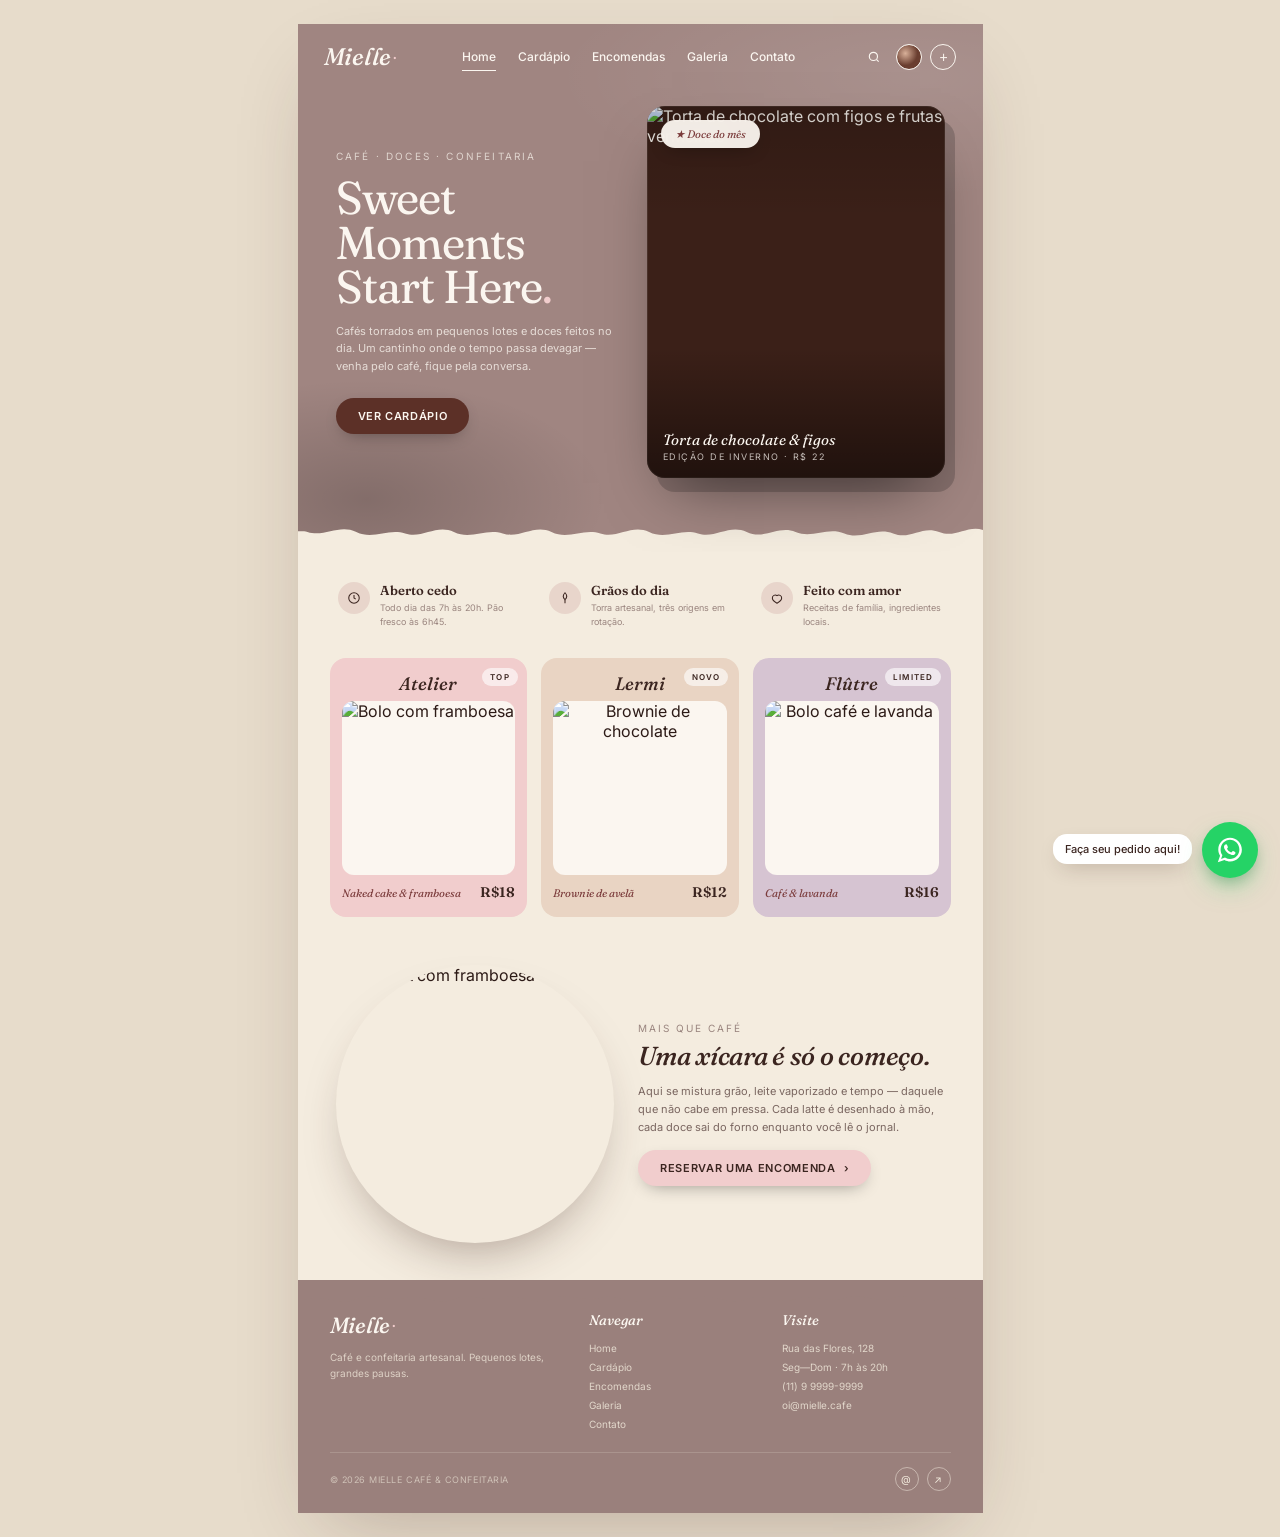
==== index.html @ 672ad74d "Initial commit: Site Doceria Doce" ====
<!doctype html>
<html lang="pt-br">
<head>
<meta charset="utf-8" />
<title>Mielle — Sweet moments start here</title>
<meta name="viewport" content="width=device-width,initial-scale=1" />
<link rel="stylesheet" href="shared.css" />
</head>
<body>

<div class="page" data-screen-label="01 Home">

  <nav class="site-nav">
    <a class="brand" href="index.html">Mielle<span class="accent">.</span></a>
    <ul class="nav-links">
      <li><a href="index.html">Home</a></li>
      <li><a href="cardapio.html">Cardápio</a></li>
      <li><a href="encomendas.html">Encomendas</a></li>
      <li><a href="galeria.html">Galeria</a></li>
      <li><a href="contato.html">Contato</a></li>
    </ul>
    <div class="nav-tools">
      <button class="icon-btn" aria-label="search">
        <svg width="14" height="14" viewBox="0 0 24 24" fill="none" stroke="currentColor" stroke-width="2"><circle cx="11" cy="11" r="7"/><path d="m20 20-3.5-3.5"/></svg>
      </button>
      <div class="avatar"></div>
      <button class="plus" aria-label="add">+</button>
    </div>
  </nav>

  <!-- HERO -->
  <section class="hero" style="position:relative;background:var(--hero-bg);color:#fbf6f0;padding:78px 38px 70px;overflow:hidden;">
    <div style="position:absolute;inset:0;pointer-events:none;background:radial-gradient(600px 200px at 90% 10%, rgba(255,255,255,.10), transparent 60%),radial-gradient(400px 200px at 10% 90%, rgba(0,0,0,.18), transparent 60%);"></div>

    <div style="position:relative;z-index:2;display:grid;grid-template-columns:1fr 1fr;gap:14px;align-items:center;min-height:380px">
      <div>
        <p style="font-size:10px;letter-spacing:.22em;text-transform:uppercase;color:rgba(251,246,240,.7);margin:0 0 14px">Café · Doces · Confeitaria</p>
        <h1 style="font-family:Fraunces,serif;font-weight:400;font-size:46px;line-height:.96;letter-spacing:-.02em;margin:6px 0 14px;color:#fbf6f0;font-variation-settings:'SOFT' 30;">Sweet Moments<br/>Start Here<span style="color:#f1cdcd">.</span></h1>
        <p style="font-size:11px;line-height:1.6;color:rgba(251,246,240,.78);max-width:280px;margin:0 0 22px">Cafés torrados em pequenos lotes e doces feitos no dia. Um cantinho onde o tempo passa devagar — venha pelo café, fique pela conversa.</p>
        <a class="cta" href="cardapio.html">Ver cardápio</a>
      </div>

      <div style="position:relative;justify-self:end;width:100%;max-width:330px;aspect-ratio:4/5">
        <!-- decorative back layer for depth -->
        <div style="position:absolute;inset:14px -10px -14px 10px;border-radius:18px;background:rgba(0,0,0,.18);"></div>
        <!-- main photo -->
        <div style="position:relative;width:100%;height:100%;border-radius:18px;overflow:hidden;background:#3b2018;box-shadow:0 30px 60px -25px rgba(0,0,0,.55), 0 0 0 1px rgba(255,255,255,.08) inset">
          <img src="https://images.unsplash.com/photo-1626803775151-61d756612f97?w=900&h=1100&fit=crop&auto=format" alt="Torta de chocolate com figos e frutas vermelhas" style="width:100%;height:100%;object-fit:cover;object-position:center 35%" />
          <!-- subtle vignette so caption reads -->
          <div style="position:absolute;inset:0;background:linear-gradient(to top, rgba(0,0,0,.45) 0%, transparent 35%, transparent 70%, rgba(0,0,0,.18) 100%);pointer-events:none"></div>
          <!-- badge -->
          <div style="position:absolute;top:14px;left:14px;background:rgba(251,246,240,.95);backdrop-filter:blur(8px);padding:7px 14px;border-radius:999px;font-family:Fraunces,serif;font-style:italic;font-size:11px;color:var(--berry);box-shadow:0 6px 18px -6px rgba(0,0,0,.3)">★ Doce do mês</div>
          <!-- caption -->
          <div style="position:absolute;bottom:16px;left:16px;right:16px;color:#fbf6f0">
            <p style="font-family:Fraunces,serif;font-style:italic;font-size:15px;margin:0 0 2px;line-height:1.1">Torta de chocolate &amp; figos</p>
            <p style="font-size:9px;letter-spacing:.16em;text-transform:uppercase;color:rgba(251,246,240,.75);margin:0">Edição de inverno · R$ 22</p>
          </div>
        </div>
      </div>
    </div>

    <div class="tear-bottom"></div>
  </section>

  <!-- FEATURES -->
  <section style="display:flex;gap:30px;padding:30px 40px 8px">
    <div style="display:flex;gap:10px;align-items:flex-start;flex:1">
      <div style="width:32px;height:32px;border-radius:50%;background:#e8d5cb;display:grid;place-items:center;flex:0 0 32px;color:var(--ink-dark)">
        <svg width="14" height="14" viewBox="0 0 24 24" fill="none" stroke="currentColor" stroke-width="1.8"><circle cx="12" cy="12" r="9"/><path d="M12 7v5l3 2"/></svg>
      </div>
      <div>
        <h4 style="font-family:Fraunces,serif;font-weight:600;margin:0 0 3px;font-size:13px;color:var(--ink-dark)">Aberto cedo</h4>
        <p style="margin:0;font-size:9px;color:var(--muted);line-height:1.5">Todo dia das 7h às 20h. Pão fresco às 6h45.</p>
      </div>
    </div>
    <div style="display:flex;gap:10px;align-items:flex-start;flex:1">
      <div style="width:32px;height:32px;border-radius:50%;background:#e8d5cb;display:grid;place-items:center;flex:0 0 32px;color:var(--ink-dark)">
        <svg width="14" height="14" viewBox="0 0 24 24" fill="none" stroke="currentColor" stroke-width="1.8"><path d="M12 3c4 4 4 8 0 12-4-4-4-8 0-12z"/><path d="M12 15v6"/></svg>
      </div>
      <div>
        <h4 style="font-family:Fraunces,serif;font-weight:600;margin:0 0 3px;font-size:13px;color:var(--ink-dark)">Grãos do dia</h4>
        <p style="margin:0;font-size:9px;color:var(--muted);line-height:1.5">Torra artesanal, três origens em rotação.</p>
      </div>
    </div>
    <div style="display:flex;gap:10px;align-items:flex-start;flex:1">
      <div style="width:32px;height:32px;border-radius:50%;background:#e8d5cb;display:grid;place-items:center;flex:0 0 32px;color:var(--ink-dark)">
        <svg width="14" height="14" viewBox="0 0 24 24" fill="none" stroke="currentColor" stroke-width="1.8"><path d="M20 12c0 4.5-8 9-8 9s-8-4.5-8-9a5 5 0 0 1 8-4 5 5 0 0 1 8 4z"/></svg>
      </div>
      <div>
        <h4 style="font-family:Fraunces,serif;font-weight:600;margin:0 0 3px;font-size:13px;color:var(--ink-dark)">Feito com amor</h4>
        <p style="margin:0;font-size:9px;color:var(--muted);line-height:1.5">Receitas de família, ingredientes locais.</p>
      </div>
    </div>
  </section>

  <!-- PRODUCT CARDS -->
  <section style="display:grid;grid-template-columns:repeat(3,1fr);gap:14px;padding:22px 32px 12px">
    <a href="cardapio.html" style="text-decoration:none;display:block;min-width:0">
      <article class="product-card pink">
        <span class="tag">Top</span>
        <h3>Atelier</h3>
        <div class="photo">
          <img src="https://images.unsplash.com/photo-1565958011703-44f9829ba187?w=600&auto=format&fit=crop" alt="Bolo com framboesa" />
        </div>
        <div class="meta"><span class="name">Naked cake & framboesa</span><span class="price">R$18</span></div>
      </article>
    </a>
    <a href="cardapio.html" style="text-decoration:none;display:block;min-width:0">
      <article class="product-card peach">
        <span class="tag">Novo</span>
        <h3>Lermi</h3>
        <div class="photo">
          <img src="https://images.unsplash.com/photo-1606313564200-e75d5e30476c?w=600&auto=format&fit=crop" alt="Brownie de chocolate" />
        </div>
        <div class="meta"><span class="name">Brownie de avelã</span><span class="price">R$12</span></div>
      </article>
    </a>
    <a href="cardapio.html" style="text-decoration:none;display:block;min-width:0">
      <article class="product-card lilac">
        <span class="tag">Limited</span>
        <h3>Flûtre</h3>
        <div class="photo">
          <img src="https://images.unsplash.com/photo-1571115177098-24ec42ed204d?w=600&auto=format&fit=crop" alt="Bolo café e lavanda" />
        </div>
        <div class="meta"><span class="name">Café & lavanda</span><span class="price">R$16</span></div>
      </article>
    </a>
  </section>

  <!-- ABOUT / LATTE -->
  <section style="display:grid;grid-template-columns:1fr 1.1fr;gap:24px;align-items:center;padding:36px 38px 30px">
    <div style="aspect-ratio:1/1;border-radius:50%;overflow:hidden;box-shadow:0 24px 50px -20px rgba(60,32,26,.4);min-width:0;width:100%">
      <img src="https://images.unsplash.com/photo-1495474472287-4d71bcdd2085?w=600&auto=format&fit=crop" alt="Latte art com framboesa" style="width:100%;height:100%;object-fit:cover" />
    </div>
    <div>
      <p style="font-size:10px;letter-spacing:.2em;text-transform:uppercase;color:var(--muted);margin:0 0 6px">Mais que café</p>
      <h2 style="font-family:Fraunces,serif;font-weight:500;font-style:italic;font-size:26px;margin:0 0 10px;color:var(--ink-dark);letter-spacing:-.01em">Uma xícara é só o começo.</h2>
      <p style="color:var(--muted-2);font-size:11px;line-height:1.65;margin:0 0 14px">Aqui se mistura grão, leite vaporizado e tempo — daquele que não cabe em pressa. Cada latte é desenhado à mão, cada doce sai do forno enquanto você lê o jornal.</p>
      <a class="cta light" href="encomendas.html">Reservar uma encomenda <span>›</span></a>
    </div>
  </section>

  <!-- FOOTER -->
  <footer class="site-footer">
    <div class="tear-top"></div>
    <div class="foot-grid">
      <div>
        <a class="brand" href="index.html" style="font-size:22px">Mielle<span class="accent">.</span></a>
        <p style="margin-top:10px">Café e confeitaria artesanal. Pequenos lotes, grandes pausas.</p>
      </div>
      <div>
        <h5>Navegar</h5>
        <ul>
          <li><a href="index.html">Home</a></li>
          <li><a href="cardapio.html">Cardápio</a></li>
          <li><a href="encomendas.html">Encomendas</a></li>
          <li><a href="galeria.html">Galeria</a></li>
          <li><a href="contato.html">Contato</a></li>
        </ul>
      </div>
      <div>
        <h5>Visite</h5>
        <ul>
          <li>Rua das Flores, 128</li>
          <li>Seg—Dom · 7h às 20h</li>
          <li>(11) 9 9999-9999</li>
          <li>oi@mielle.cafe</li>
        </ul>
      </div>
    </div>
    <div class="foot-bottom">
      <span>© 2026 Mielle Café & Confeitaria</span>
      <div class="foot-social">
        <a href="#" aria-label="Instagram">@</a>
        <a href="#" aria-label="External">↗</a>
      </div>
    </div>
  </footer>
</div>

<script src="shared.js"></script>
</body>
</html>
---- shared.css ----
/* Mielle — shared styles across all pages */
@import url('https://fonts.googleapis.com/css2?family=Fraunces:opsz,wght,SOFT,WONK@9..144,300..900,0..100,0..1&family=Inter:wght@300;400;500;600;700&display=swap');

:root{
  --hero-bg:#a08581;
  --hero-bg-dark:#8a6c66;
  --page-bg:#f4ecdf;
  --page-warm:#efe4d2;
  --ink-dark:#3b2520;
  --ink:#2c1a16;
  --muted:#9a857f;
  --muted-2:#7a6660;
  --berry:#7a3a3a;
  --btn:#5c3027;
  --card-pink:#f1cdcd;
  --card-peach:#e9d4c3;
  --card-lilac:#d6c4d2;
  --card-sage:#cdd6c4;
  --footer:#9a807c;
  --line:rgba(60,32,26,.12);
  --whats:#25d366;
}
*{box-sizing:border-box}
html,body{margin:0;padding:0}
body{
  font-family:"Inter",system-ui,sans-serif;
  color:var(--ink);
  background:#e7dccb;
  -webkit-font-smoothing:antialiased;
  text-rendering:optimizeLegibility;
}
::selection{background:#7a3a3a;color:#fbf6f0}
img{max-width:100%;display:block}
a{color:inherit}

.page{
  width:685px;
  margin:24px auto;
  background:var(--page-bg);
  box-shadow:0 30px 80px -30px rgba(60,32,26,.3);
  overflow:hidden;
  position:relative;
}

/* ---------------- NAV ---------------- */
nav.site-nav{
  position:absolute;top:0;left:0;right:0;z-index:5;
  display:flex;align-items:center;justify-content:space-between;
  padding:18px 26px;
}
nav.site-nav.solid{
  position:relative;
  background:var(--hero-bg);
  padding-bottom:24px;
}
.brand{
  font-family:"Fraunces",serif;
  font-weight:500;font-style:italic;
  font-size:24px;color:#fbf6f0;letter-spacing:-.01em;
  text-decoration:none;display:inline-flex;align-items:baseline;gap:2px;
}
.brand .accent{color:#f1cdcd;font-style:normal;font-size:14px;transform:translateY(-6px)}
.nav-links{display:flex;gap:22px;list-style:none;margin:0;padding:0;font-size:12px;color:#fbf6f0;font-weight:500}
.nav-links a{color:inherit;text-decoration:none;position:relative;padding:4px 0}
.nav-links a.active::after,.nav-links a:hover::after{
  content:"";position:absolute;left:0;right:0;bottom:-3px;height:1.5px;background:#fbf6f0;
}
.nav-tools{display:flex;gap:8px;align-items:center}
.icon-btn{
  width:28px;height:28px;border-radius:50%;
  background:transparent;border:none;
  display:grid;place-items:center;cursor:pointer;color:#fbf6f0;
}
.avatar{
  width:26px;height:26px;border-radius:50%;
  background:url("data:image/svg+xml;utf8,<svg xmlns='http://www.w3.org/2000/svg' viewBox='0 0 40 40'><defs><radialGradient id='g' cx='35%25' cy='35%25'><stop offset='0' stop-color='%23d8b099'/><stop offset='1' stop-color='%236a3e30'/></radialGradient></defs><circle cx='20' cy='20' r='20' fill='url(%23g)'/></svg>") center/cover;
  border:1.5px solid #fbf6f0;
}
.plus{
  width:26px;height:26px;border-radius:50%;
  border:1.5px solid #fbf6f0;background:transparent;color:#fbf6f0;
  cursor:pointer;display:grid;place-items:center;font-size:14px;font-weight:300;line-height:1;padding:0;
}

/* ---------------- HERO BANNER (small for inner pages) ---------------- */
.banner{
  position:relative;background:var(--hero-bg);color:#fbf6f0;
  padding:78px 38px 60px;overflow:hidden;
}
.banner::before{
  content:"";position:absolute;inset:0;pointer-events:none;
  background:
    radial-gradient(600px 200px at 90% 10%, rgba(255,255,255,.10), transparent 60%),
    radial-gradient(400px 200px at 10% 90%, rgba(0,0,0,.18), transparent 60%);
}
.banner h1.page-title{
  font-family:"Fraunces",serif;font-weight:400;font-style:italic;
  font-size:46px;line-height:.96;margin:0 0 8px;letter-spacing:-.02em;
  font-variation-settings:"SOFT" 30;
  position:relative;z-index:2;
}
.banner .crumb{
  font-size:10px;letter-spacing:.18em;text-transform:uppercase;
  color:rgba(251,246,240,.7);margin:0 0 12px;position:relative;z-index:2;
}
.banner p.lede{
  font-size:11px;line-height:1.6;color:rgba(251,246,240,.78);
  max-width:380px;margin:0;position:relative;z-index:2;
}

/* torn paper */
.tear-bottom{
  position:absolute;left:-2px;right:-2px;bottom:-1px;height:42px;
  background:var(--page-bg);
  -webkit-mask:url("data:image/svg+xml;utf8,<svg xmlns='http://www.w3.org/2000/svg' viewBox='0 0 1200 60' preserveAspectRatio='none'><path d='M0,60 L1200,60 L1200,28 C1170,18 1150,40 1120,30 C1090,20 1070,42 1040,32 C1010,22 985,42 955,32 C925,22 900,40 870,30 C840,20 815,42 785,30 C755,18 730,40 700,32 C670,24 645,42 615,30 C585,18 560,40 530,32 C500,24 475,42 445,30 C415,18 390,40 360,32 C330,24 305,42 275,30 C245,18 220,40 190,32 C160,24 135,42 105,30 C75,18 50,38 20,30 C12,28 4,30 0,28 Z' fill='black'/></svg>") center/100% 100% no-repeat;
          mask:url("data:image/svg+xml;utf8,<svg xmlns='http://www.w3.org/2000/svg' viewBox='0 0 1200 60' preserveAspectRatio='none'><path d='M0,60 L1200,60 L1200,28 C1170,18 1150,40 1120,30 C1090,20 1070,42 1040,32 C1010,22 985,42 955,32 C925,22 900,40 870,30 C840,20 815,42 785,30 C755,18 730,40 700,32 C670,24 645,42 615,30 C585,18 560,40 530,32 C500,24 475,42 445,30 C415,18 390,40 360,32 C330,24 305,42 275,30 C245,18 220,40 190,32 C160,24 135,42 105,30 C75,18 50,38 20,30 C12,28 4,30 0,28 Z' fill='black'/></svg>") center/100% 100% no-repeat;
}

/* ---------------- BUTTONS ---------------- */
.cta{
  display:inline-flex;align-items:center;gap:8px;
  background:var(--btn);color:#fbf6f0;border:none;border-radius:999px;
  padding:11px 22px;font-size:11px;font-weight:600;
  letter-spacing:.06em;text-transform:uppercase;cursor:pointer;
  box-shadow:0 6px 18px -8px rgba(0,0,0,.45);
  transition:.2s;text-decoration:none;
}
.cta:hover{background:#4a241c;transform:translateY(-1px)}
.cta.light{background:#f1cdcd;color:var(--ink-dark)}
.cta.light:hover{background:#ecbcbc}
.cta.outline{background:transparent;border:1.5px solid #fbf6f0;color:#fbf6f0}
.cta.outline:hover{background:rgba(255,255,255,.1)}

/* ---------------- FOOTER ---------------- */
footer.site-footer{
  position:relative;background:var(--footer);color:#f4ecdf;
  padding:30px 32px 22px;margin-top:8px;
}
.tear-top{
  position:absolute;left:-2px;right:-2px;top:-1px;height:38px;transform:scaleY(-1);
  background:var(--footer);
  -webkit-mask:url("data:image/svg+xml;utf8,<svg xmlns='http://www.w3.org/2000/svg' viewBox='0 0 1200 60' preserveAspectRatio='none'><path d='M0,60 L1200,60 L1200,28 C1170,18 1150,40 1120,30 C1090,20 1070,42 1040,32 C1010,22 985,42 955,32 C925,22 900,40 870,30 C840,20 815,42 785,30 C755,18 730,40 700,32 C670,24 645,42 615,30 C585,18 560,40 530,32 C500,24 475,42 445,30 C415,18 390,40 360,32 C330,24 305,42 275,30 C245,18 220,40 190,32 C160,24 135,42 105,30 C75,18 50,38 20,30 C12,28 4,30 0,28 Z' fill='black'/></svg>") center/100% 100% no-repeat;
          mask:url("data:image/svg+xml;utf8,<svg xmlns='http://www.w3.org/2000/svg' viewBox='0 0 1200 60' preserveAspectRatio='none'><path d='M0,60 L1200,60 L1200,28 C1170,18 1150,40 1120,30 C1090,20 1070,42 1040,32 C1010,22 985,42 955,32 C925,22 900,40 870,30 C840,20 815,42 785,30 C755,18 730,40 700,32 C670,24 645,42 615,30 C585,18 560,40 530,32 C500,24 475,42 445,30 C415,18 390,40 360,32 C330,24 305,42 275,30 C245,18 220,40 190,32 C160,24 135,42 105,30 C75,18 50,38 20,30 C12,28 4,30 0,28 Z' fill='black'/></svg>") center/100% 100% no-repeat;
}
.foot-grid{
  display:grid;grid-template-columns:1.4fr 1fr 1fr;gap:24px;margin-bottom:18px;
}
.foot-grid h5{
  font-family:"Fraunces",serif;font-style:italic;font-weight:500;
  font-size:14px;margin:0 0 10px;color:#fbf6f0;
}
.foot-grid ul{list-style:none;padding:0;margin:0;font-size:10px;line-height:1.9;color:rgba(244,236,223,.8)}
.foot-grid ul li a{color:inherit;text-decoration:none}
.foot-grid ul li a:hover{color:#fff}
.foot-grid p{font-size:10px;color:rgba(244,236,223,.75);line-height:1.6;margin:0 0 10px}
.foot-bottom{
  display:flex;justify-content:space-between;align-items:center;
  padding-top:14px;border-top:1px solid rgba(244,236,223,.18);
  font-size:9px;color:rgba(244,236,223,.6);letter-spacing:.06em;text-transform:uppercase;
}
.foot-social{display:flex;gap:8px}
.foot-social a{
  width:24px;height:24px;border-radius:50%;border:1px solid rgba(244,236,223,.5);
  display:grid;place-items:center;color:#f4ecdf;font-size:10px;text-decoration:none;
}
.foot-social a:hover{background:rgba(244,236,223,.15)}

/* ---------------- WHATSAPP FAB ---------------- */
.wa-fab{
  position:fixed;bottom:22px;right:22px;z-index:50;
  width:56px;height:56px;border-radius:50%;
  background:var(--whats);color:#fff;
  display:grid;place-items:center;
  box-shadow:0 12px 28px -8px rgba(37,211,102,.55), 0 6px 16px -4px rgba(0,0,0,.25);
  text-decoration:none;
  animation:wa-pulse 2.4s infinite;
  transition:transform .2s;
}
.wa-fab:hover{transform:scale(1.08)}
.wa-fab svg{width:30px;height:30px}
@keyframes wa-pulse{
  0%,100%{box-shadow:0 12px 28px -8px rgba(37,211,102,.55), 0 0 0 0 rgba(37,211,102,.5)}
  50%{box-shadow:0 12px 28px -8px rgba(37,211,102,.55), 0 0 0 14px rgba(37,211,102,0)}
}
.wa-tip{
  position:fixed;bottom:36px;right:88px;z-index:49;
  background:#fff;color:var(--ink-dark);
  padding:8px 12px;border-radius:14px;
  font-size:11px;font-weight:500;
  box-shadow:0 8px 22px -8px rgba(60,32,26,.3);
  white-space:nowrap;
  animation:wa-tip 6s infinite;
  transform-origin:right center;
}
.wa-tip::after{
  content:"";position:absolute;right:-6px;top:50%;transform:translateY(-50%);
  border:6px solid transparent;border-left-color:#fff;
}
@keyframes wa-tip{
  0%,5%,95%,100%{opacity:0;transform:scale(.9)}
  10%,85%{opacity:1;transform:scale(1)}
}

/* ---------------- TORN DIVIDER ---------------- */
.divider{
  height:24px;background:var(--page-bg);
  position:relative;
}

/* ---------------- COMMON CARDS ---------------- */
.product-card{
  border-radius:16px;padding:14px 12px 16px;text-align:center;
  position:relative;overflow:hidden;
  min-width:0;
  transition:transform .25s ease, box-shadow .25s ease;
  cursor:pointer;
}
.product-card:hover{transform:translateY(-3px);box-shadow:0 18px 30px -18px rgba(60,32,26,.3)}
.product-card.pink{background:var(--card-pink)}
.product-card.peach{background:var(--card-peach)}
.product-card.lilac{background:var(--card-lilac)}
.product-card.sage{background:var(--card-sage)}
.product-card h3{
  font-family:"Fraunces",serif;font-weight:500;font-style:italic;
  font-size:18px;margin:0 0 6px;color:var(--ink-dark);
}
.product-card .photo{
  aspect-ratio:1/1;width:100%;border-radius:12px;overflow:hidden;
  background:#fbf6f0;margin:4px 0;min-width:0;
}
.product-card .photo img{width:100%;height:100%;object-fit:cover;display:block}
.product-card .meta{
  display:flex;justify-content:space-between;align-items:baseline;
  margin-top:8px;font-family:"Fraunces",serif;
}
.product-card .meta .name{font-style:italic;font-size:11px;color:var(--berry)}
.product-card .meta .price{font-weight:600;font-size:14px;color:var(--ink-dark)}
.product-card .desc{
  font-size:10px;color:var(--muted-2);line-height:1.5;margin:6px 0 0;
  font-family:"Inter",sans-serif;
}
.product-card .tag{
  position:absolute;top:10px;right:10px;
  font-size:8px;letter-spacing:.14em;text-transform:uppercase;
  background:rgba(255,255,255,.6);padding:4px 8px;border-radius:999px;
  color:var(--ink-dark);backdrop-filter:blur(6px);font-weight:600;
}

/* utility */
.section-head{
  text-align:center;padding:30px 32px 6px;
}
.section-head .eyebrow{
  font-size:10px;letter-spacing:.2em;text-transform:uppercase;
  color:var(--muted);margin:0 0 6px;
}
.section-head h2{
  font-family:"Fraunces",serif;font-weight:400;font-style:italic;
  font-size:32px;line-height:1;margin:0;color:var(--ink-dark);letter-spacing:-.01em;
}
.section-head p{
  font-size:11px;color:var(--muted-2);line-height:1.6;
  max-width:380px;margin:10px auto 0;
}
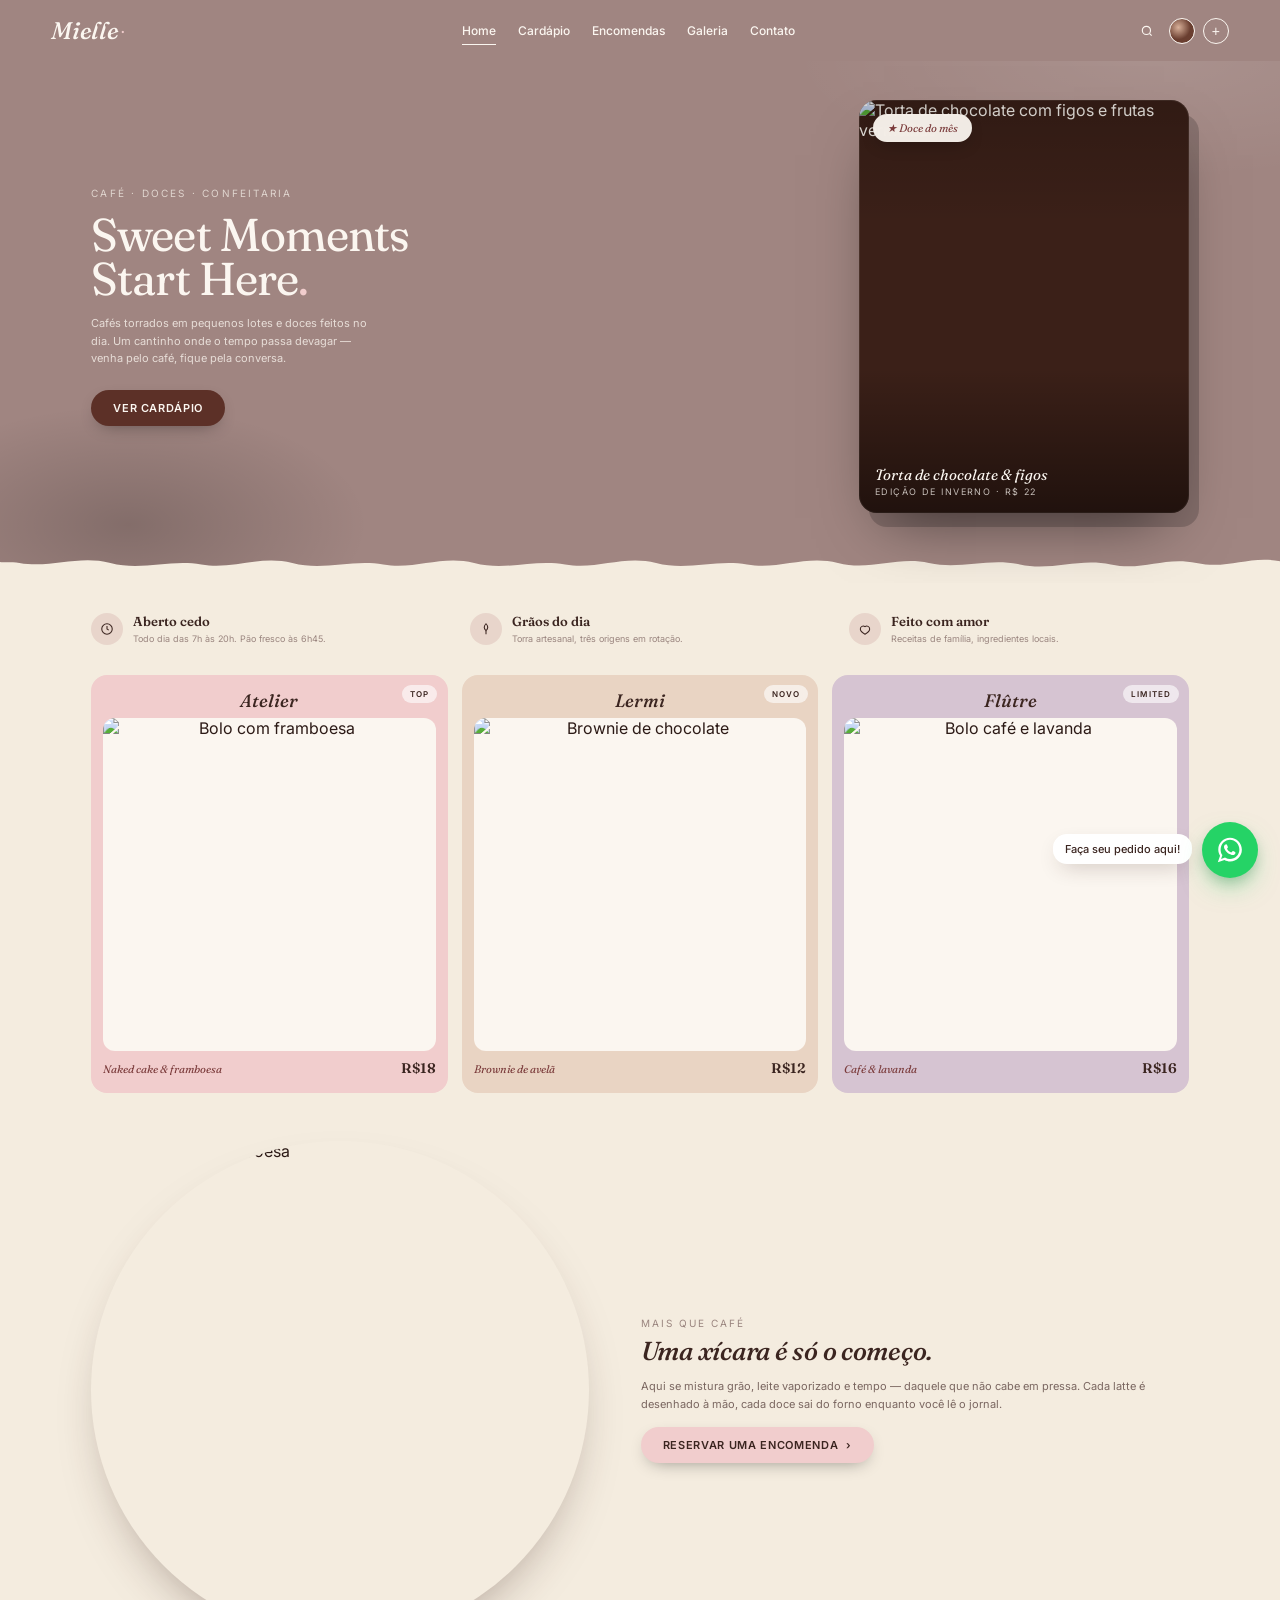
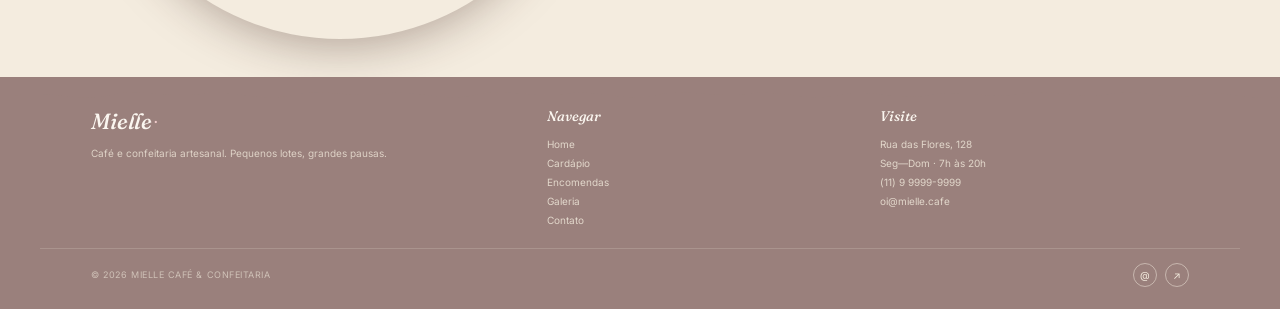
==== commit 13687b7c: "fix: transform from prototype card to full-width website - Remove fixed 685px width from .page — sit" ====
--- a/index.html
+++ b/index.html
@@ -29,10 +29,11 @@
   </nav>
 
   <!-- HERO -->
-  <section class="hero" style="position:relative;background:var(--hero-bg);color:#fbf6f0;padding:78px 38px 70px;overflow:hidden;">
+  <section class="hero" style="position:relative;background:var(--hero-bg);color:#fbf6f0;padding:100px 0 70px;overflow:hidden;">
     <div style="position:absolute;inset:0;pointer-events:none;background:radial-gradient(600px 200px at 90% 10%, rgba(255,255,255,.10), transparent 60%),radial-gradient(400px 200px at 10% 90%, rgba(0,0,0,.18), transparent 60%);"></div>
 
-    <div style="position:relative;z-index:2;display:grid;grid-template-columns:1fr 1fr;gap:14px;align-items:center;min-height:380px">
+    <div class="wrap" style="position:relative;z-index:2;">
+    <div style="display:grid;grid-template-columns:1fr 1fr;gap:clamp(24px,4vw,60px);align-items:center;min-height:380px">
       <div>
         <p style="font-size:10px;letter-spacing:.22em;text-transform:uppercase;color:rgba(251,246,240,.7);margin:0 0 14px">Café · Doces · Confeitaria</p>
         <h1 style="font-family:Fraunces,serif;font-weight:400;font-size:46px;line-height:.96;letter-spacing:-.02em;margin:6px 0 14px;color:#fbf6f0;font-variation-settings:'SOFT' 30;">Sweet Moments<br/>Start Here<span style="color:#f1cdcd">.</span></h1>
@@ -58,12 +59,13 @@
         </div>
       </div>
     </div>
+    </div><!-- /.wrap -->
 
     <div class="tear-bottom"></div>
   </section>
 
   <!-- FEATURES -->
-  <section style="display:flex;gap:30px;padding:30px 40px 8px">
+  <section style="padding:30px 0 8px"><div class="wrap" style="display:flex;gap:clamp(16px,3vw,40px)">
     <div style="display:flex;gap:10px;align-items:flex-start;flex:1">
       <div style="width:32px;height:32px;border-radius:50%;background:#e8d5cb;display:grid;place-items:center;flex:0 0 32px;color:var(--ink-dark)">
         <svg width="14" height="14" viewBox="0 0 24 24" fill="none" stroke="currentColor" stroke-width="1.8"><circle cx="12" cy="12" r="9"/><path d="M12 7v5l3 2"/></svg>
@@ -91,10 +93,10 @@
         <p style="margin:0;font-size:9px;color:var(--muted);line-height:1.5">Receitas de família, ingredientes locais.</p>
       </div>
     </div>
-  </section>
+  </div></section>
 
   <!-- PRODUCT CARDS -->
-  <section style="display:grid;grid-template-columns:repeat(3,1fr);gap:14px;padding:22px 32px 12px">
+  <section style="padding:22px 0 12px"><div class="wrap" style="display:grid;grid-template-columns:repeat(3,1fr);gap:14px">
     <a href="cardapio.html" style="text-decoration:none;display:block;min-width:0">
       <article class="product-card pink">
         <span class="tag">Top</span>
@@ -125,10 +127,10 @@
         <div class="meta"><span class="name">Café & lavanda</span><span class="price">R$16</span></div>
       </article>
     </a>
-  </section>
+  </div></section>
 
   <!-- ABOUT / LATTE -->
-  <section style="display:grid;grid-template-columns:1fr 1.1fr;gap:24px;align-items:center;padding:36px 38px 30px">
+  <section style="padding:36px 0 30px"><div class="wrap" style="display:grid;grid-template-columns:1fr 1.1fr;gap:clamp(24px,4vw,60px);align-items:center">
     <div style="aspect-ratio:1/1;border-radius:50%;overflow:hidden;box-shadow:0 24px 50px -20px rgba(60,32,26,.4);min-width:0;width:100%">
       <img src="https://images.unsplash.com/photo-1495474472287-4d71bcdd2085?w=600&auto=format&fit=crop" alt="Latte art com framboesa" style="width:100%;height:100%;object-fit:cover" />
     </div>
@@ -138,7 +140,7 @@
       <p style="color:var(--muted-2);font-size:11px;line-height:1.65;margin:0 0 14px">Aqui se mistura grão, leite vaporizado e tempo — daquele que não cabe em pressa. Cada latte é desenhado à mão, cada doce sai do forno enquanto você lê o jornal.</p>
       <a class="cta light" href="encomendas.html">Reservar uma encomenda <span>›</span></a>
     </div>
-  </section>
+  </div></section>
 
   <!-- FOOTER -->
   <footer class="site-footer">
--- a/shared.css
+++ b/shared.css
@@ -25,7 +25,7 @@
 body{
   font-family:"Inter",system-ui,sans-serif;
   color:var(--ink);
-  background:#e7dccb;
+  background:var(--page-bg);
   -webkit-font-smoothing:antialiased;
   text-rendering:optimizeLegibility;
 }
@@ -34,25 +34,25 @@
 a{color:inherit}
 
 .page{
-  width:685px;
-  margin:24px auto;
   background:var(--page-bg);
-  box-shadow:0 30px 80px -30px rgba(60,32,26,.3);
-  overflow:hidden;
   position:relative;
+}
+.wrap{
+  max-width:1200px;
+  margin-left:auto;
+  margin-right:auto;
+  padding-left:clamp(20px,4vw,60px);
+  padding-right:clamp(20px,4vw,60px);
 }
 
 /* ---------------- NAV ---------------- */
 nav.site-nav{
-  position:absolute;top:0;left:0;right:0;z-index:5;
+  position:fixed;top:0;left:0;right:0;z-index:100;
   display:flex;align-items:center;justify-content:space-between;
-  padding:18px 26px;
-}
-nav.site-nav.solid{
-  position:relative;
+  padding:16px clamp(20px,4vw,60px);
   background:var(--hero-bg);
-  padding-bottom:24px;
-}
+}
+nav.site-nav.solid{position:fixed;}
 .brand{
   font-family:"Fraunces",serif;
   font-weight:500;font-style:italic;
@@ -85,7 +85,7 @@
 /* ---------------- HERO BANNER (small for inner pages) ---------------- */
 .banner{
   position:relative;background:var(--hero-bg);color:#fbf6f0;
-  padding:78px 38px 60px;overflow:hidden;
+  padding:100px clamp(20px,4vw,60px) 60px;overflow:hidden;
 }
 .banner::before{
   content:"";position:absolute;inset:0;pointer-events:none;
@@ -134,7 +134,7 @@
 /* ---------------- FOOTER ---------------- */
 footer.site-footer{
   position:relative;background:var(--footer);color:#f4ecdf;
-  padding:30px 32px 22px;margin-top:8px;
+  padding:30px 0 22px;margin-top:8px;overflow:hidden;
 }
 .tear-top{
   position:absolute;left:-2px;right:-2px;top:-1px;height:38px;transform:scaleY(-1);
@@ -144,6 +144,8 @@
 }
 .foot-grid{
   display:grid;grid-template-columns:1.4fr 1fr 1fr;gap:24px;margin-bottom:18px;
+  max-width:1200px;margin-left:auto;margin-right:auto;
+  padding-left:clamp(20px,4vw,60px);padding-right:clamp(20px,4vw,60px);
 }
 .foot-grid h5{
   font-family:"Fraunces",serif;font-style:italic;font-weight:500;
@@ -157,6 +159,8 @@
   display:flex;justify-content:space-between;align-items:center;
   padding-top:14px;border-top:1px solid rgba(244,236,223,.18);
   font-size:9px;color:rgba(244,236,223,.6);letter-spacing:.06em;text-transform:uppercase;
+  max-width:1200px;margin-left:auto;margin-right:auto;
+  padding-left:clamp(20px,4vw,60px);padding-right:clamp(20px,4vw,60px);
 }
 .foot-social{display:flex;gap:8px}
 .foot-social a{
@@ -248,7 +252,10 @@
 
 /* utility */
 .section-head{
-  text-align:center;padding:30px 32px 6px;
+  text-align:center;
+  padding:30px clamp(20px,4vw,60px) 6px;
+  max-width:1200px;
+  margin-left:auto;margin-right:auto;
 }
 .section-head .eyebrow{
   font-size:10px;letter-spacing:.2em;text-transform:uppercase;
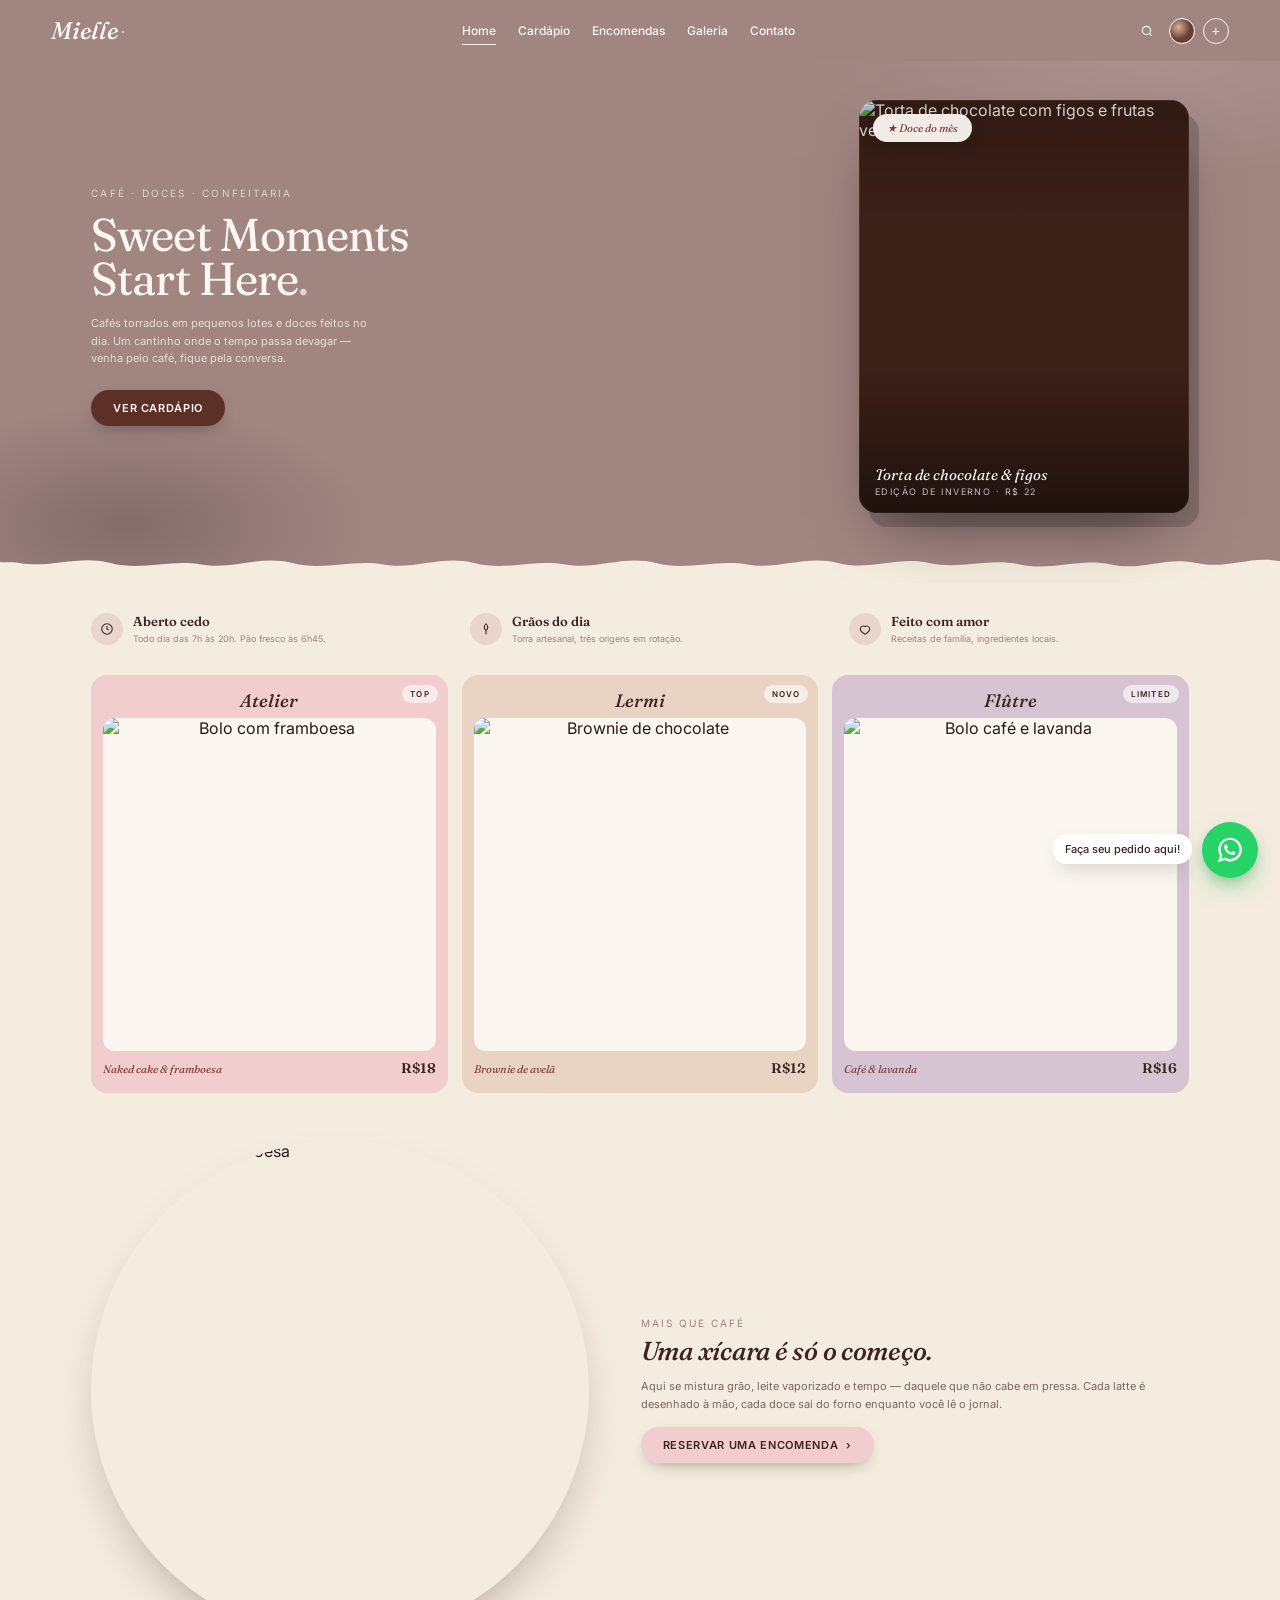
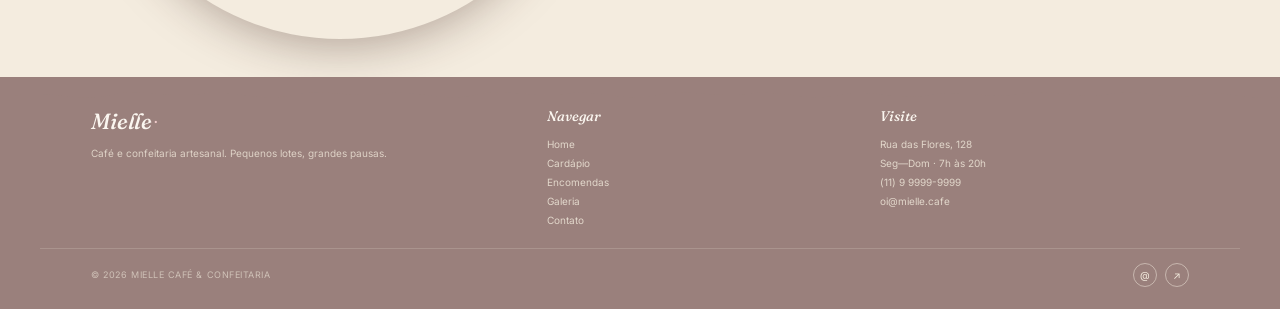
==== commit a5ae32ea: "feat: mobile responsiveness — hamburger menu + adaptive layouts - Hamburger menu: injected via share" ====
--- a/index.html
+++ b/index.html
@@ -33,7 +33,7 @@
     <div style="position:absolute;inset:0;pointer-events:none;background:radial-gradient(600px 200px at 90% 10%, rgba(255,255,255,.10), transparent 60%),radial-gradient(400px 200px at 10% 90%, rgba(0,0,0,.18), transparent 60%);"></div>
 
     <div class="wrap" style="position:relative;z-index:2;">
-    <div style="display:grid;grid-template-columns:1fr 1fr;gap:clamp(24px,4vw,60px);align-items:center;min-height:380px">
+    <div class="hero-grid" style="display:grid;grid-template-columns:1fr 1fr;gap:clamp(24px,4vw,60px);align-items:center;min-height:380px">
       <div>
         <p style="font-size:10px;letter-spacing:.22em;text-transform:uppercase;color:rgba(251,246,240,.7);margin:0 0 14px">Café · Doces · Confeitaria</p>
         <h1 style="font-family:Fraunces,serif;font-weight:400;font-size:46px;line-height:.96;letter-spacing:-.02em;margin:6px 0 14px;color:#fbf6f0;font-variation-settings:'SOFT' 30;">Sweet Moments<br/>Start Here<span style="color:#f1cdcd">.</span></h1>
@@ -65,7 +65,7 @@
   </section>
 
   <!-- FEATURES -->
-  <section style="padding:30px 0 8px"><div class="wrap" style="display:flex;gap:clamp(16px,3vw,40px)">
+  <section style="padding:30px 0 8px"><div class="wrap features-row" style="display:flex;gap:clamp(16px,3vw,40px)">
     <div style="display:flex;gap:10px;align-items:flex-start;flex:1">
       <div style="width:32px;height:32px;border-radius:50%;background:#e8d5cb;display:grid;place-items:center;flex:0 0 32px;color:var(--ink-dark)">
         <svg width="14" height="14" viewBox="0 0 24 24" fill="none" stroke="currentColor" stroke-width="1.8"><circle cx="12" cy="12" r="9"/><path d="M12 7v5l3 2"/></svg>
@@ -96,7 +96,7 @@
   </div></section>
 
   <!-- PRODUCT CARDS -->
-  <section style="padding:22px 0 12px"><div class="wrap" style="display:grid;grid-template-columns:repeat(3,1fr);gap:14px">
+  <section style="padding:22px 0 12px"><div class="wrap cards-grid" style="display:grid;grid-template-columns:repeat(3,1fr);gap:14px">
     <a href="cardapio.html" style="text-decoration:none;display:block;min-width:0">
       <article class="product-card pink">
         <span class="tag">Top</span>
@@ -130,7 +130,7 @@
   </div></section>
 
   <!-- ABOUT / LATTE -->
-  <section style="padding:36px 0 30px"><div class="wrap" style="display:grid;grid-template-columns:1fr 1.1fr;gap:clamp(24px,4vw,60px);align-items:center">
+  <section style="padding:36px 0 30px"><div class="wrap about-grid" style="display:grid;grid-template-columns:1fr 1.1fr;gap:clamp(24px,4vw,60px);align-items:center">
     <div style="aspect-ratio:1/1;border-radius:50%;overflow:hidden;box-shadow:0 24px 50px -20px rgba(60,32,26,.4);min-width:0;width:100%">
       <img src="https://images.unsplash.com/photo-1495474472287-4d71bcdd2085?w=600&auto=format&fit=crop" alt="Latte art com framboesa" style="width:100%;height:100%;object-fit:cover" />
     </div>
--- a/shared.css
+++ b/shared.css
@@ -269,3 +269,76 @@
   font-size:11px;color:var(--muted-2);line-height:1.6;
   max-width:380px;margin:10px auto 0;
 }
+
+/* ─────────────────── HAMBURGER ─────────────────── */
+.nav-hamburger{
+  display:none;flex-direction:column;justify-content:space-between;
+  width:26px;height:18px;background:none;border:none;
+  cursor:pointer;padding:0;z-index:101;flex-shrink:0;
+}
+.nav-hamburger span{
+  display:block;height:2px;border-radius:2px;background:#fbf6f0;
+  transition:transform .28s ease,opacity .28s ease;
+}
+.nav-hamburger.open span:nth-child(1){transform:translateY(8px) rotate(45deg)}
+.nav-hamburger.open span:nth-child(2){opacity:0}
+.nav-hamburger.open span:nth-child(3){transform:translateY(-8px) rotate(-45deg)}
+
+/* ─────────────────── MOBILE MENU ─────────────────── */
+.mobile-menu{
+  display:none;position:fixed;inset:0;z-index:99;
+  background:var(--hero-bg);
+  flex-direction:column;align-items:center;justify-content:center;gap:4px;
+  padding:20px;
+}
+.mobile-menu.open{display:flex}
+.mobile-menu a{
+  font-family:"Fraunces",serif;font-style:italic;
+  font-size:clamp(26px,8vw,38px);color:#fbf6f0;
+  text-decoration:none;padding:8px 0;opacity:.82;
+  transition:opacity .2s;
+}
+.mobile-menu a:hover,.mobile-menu a.active{opacity:1}
+.mobile-menu .m-cta{
+  font-family:"Inter",sans-serif;font-style:normal;font-size:13px;
+  margin-top:28px;opacity:1;
+}
+
+/* ─────────────────── BREAKPOINTS ─────────────────── */
+@media(max-width:768px){
+  .nav-links,.nav-tools{display:none}
+  .nav-hamburger{display:flex}
+
+  section.hero h1{font-size:clamp(28px,8vw,42px)!important}
+  .banner h1.page-title{font-size:clamp(28px,8vw,40px)}
+  .section-head h2{font-size:26px}
+
+  .hero-grid{grid-template-columns:1fr!important;min-height:auto!important;gap:28px!important}
+  .hero-grid>div:last-child{max-width:100%!important;justify-self:stretch!important}
+
+  .features-row{flex-direction:column!important;gap:18px!important}
+
+  .cards-grid{grid-template-columns:repeat(2,1fr)!important}
+
+  .about-grid{grid-template-columns:1fr!important;gap:24px!important}
+  .about-grid>div:first-child{max-width:260px;margin:0 auto;width:100%}
+
+  .steps-grid{grid-template-columns:repeat(2,1fr)!important}
+  .orders-grid{grid-template-columns:1fr!important}
+
+  .info-grid{grid-template-columns:1fr!important}
+  .contact-grid{grid-template-columns:1fr!important}
+
+  .foot-grid{grid-template-columns:1fr 1fr}
+  .foot-bottom{flex-direction:column;gap:8px;text-align:center}
+
+  .gallery-grid{column-count:2!important}
+  .wa-tip{display:none}
+}
+
+@media(max-width:480px){
+  .cards-grid{grid-template-columns:1fr!important}
+  .steps-grid{grid-template-columns:1fr!important}
+  .foot-grid{grid-template-columns:1fr}
+  .gallery-grid{column-count:1!important}
+}
